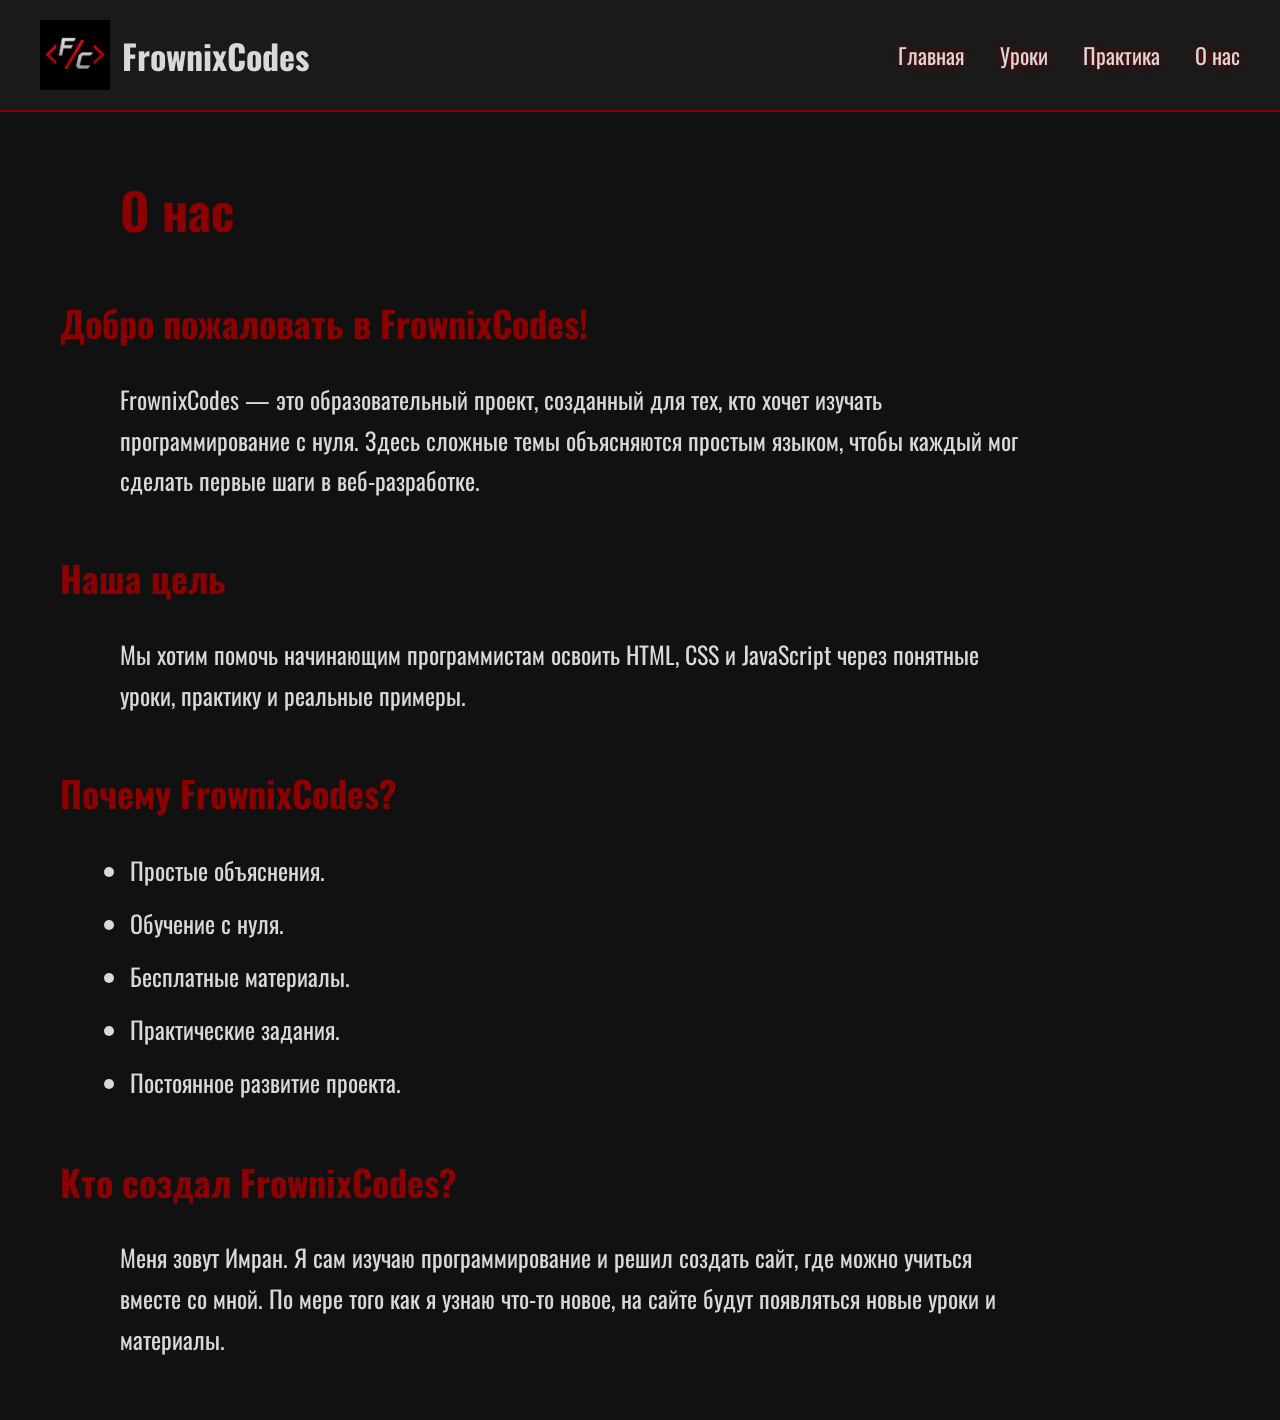
==== about.html @ 9ecfe293 "Save" ====
<!DOCTYPE html>
<html lang="ru">
<head>
    <meta charset="UTF-8">
    <meta name="viewport" content="width=device-width, initial-scale=1.0">

    <link rel="preconnect" href="https://fonts.googleapis.com">
    <link rel="preconnect" href="https://fonts.gstatic.com" crossorigin>
    <link href="https://fonts.googleapis.com/css2?family=Oswald:wght@200..700&display=swap" rel="stylesheet">

    <link rel="stylesheet" href="style.css">

    <title>О нас — FrownixCodes</title>
</head>
<body>

<header>

    <div class="logo">
        <img src="logo.png" alt="FrownixCodes Logo">
        <span>FrownixCodes</span>
    </div>

    <nav>
        <a href="index.html">Главная</a>
        <a href="#">Уроки</a>
        <a href="#">Практика</a>
        <a href="about.html">О нас</a>
    </nav>

</header>

<main>

<h1>О нас</h1>

<h2>Добро пожаловать в FrownixCodes!</h2>

<p>
FrownixCodes — это образовательный проект, созданный для тех, кто хочет изучать программирование с нуля. Здесь сложные темы объясняются простым языком, чтобы каждый мог сделать первые шаги в веб-разработке.
</p>

<h2>Наша цель</h2>

<p>
Мы хотим помочь начинающим программистам освоить HTML, CSS и JavaScript через понятные уроки, практику и реальные примеры.
</p>

<h2>Почему FrownixCodes?</h2>

<ul>
    <li>Простые объяснения.</li>
    <li>Обучение с нуля.</li>
    <li>Бесплатные материалы.</li>
    <li>Практические задания.</li>
    <li>Постоянное развитие проекта.</li>
</ul>

<h2>Кто создал FrownixCodes?</h2>

<p>
Меня зовут Имран. Я сам изучаю программирование и решил создать сайт, где можно учиться вместе со мной. По мере того как я узнаю что-то новое, на сайте будут появляться новые уроки и материалы.
</p>

</main>

</body>
</html>
---- style.css ----
body {
    scroll-behavior: smooth;
    margin: 0;
    background-color: #111111;
    color: #d9d9d9;
    font-family: "Oswald", sans-serif;
}

header {
    background-color: #1a1a1a;
    border-bottom: 2px solid #8b0000;

    display: flex;
    justify-content: space-between;
    align-items: center;

    padding: 20px 40px;
}

.logo {
    font-size: 34px;
    color: #d9d9d9;
    font-weight: bold;

    display: flex;
    align-items: center;
    gap: 12px;
}
    
nav {
    display: flex;
    color: #d9d9d9;
    gap: 35px;
}

nav a {
    color: #d9d9d9;
    text-shadow: 0 0 8px #8b0000;
    text-decoration: none;
    font-size: 22px;
    transition: 0.3s;
}

nav a:hover {
    color: #8b0000;
}

header h2 {
    color: #d9d9d9;
    margin: 0;
    font-size: 32px;
}

h1 {
    color: #8b0000;
    font-size: 50px;
    margin: 60px 0 20px 60px;
}

p {
    max-width: 900px;
    margin: 20px 0 20px 60px;
    text-align: left;
    font-size: 24px;
    line-height: 1.7;
}

.start-button {
    display: inline-block;
    margin: 40px 0 0 60px;
    padding: 15px 30px;

    background-color: #8b0000;
    color: white;

    text-decoration: none;
    font-size: 24px;
    font-weight: bold;

    border-radius: 12px;
    box-shadow: 0 0 15px rgba(139, 0, 0, 0.4);
    transition: 0.3s;
}

.start-button:hover {
    background-color: #b00000;
    transform: scale(1.05);
}

.logo img {
    width: 70px;
    height: 70px;
}

.logo span {
    color: #d9d9d9;
    font-size: 34px;
    font-weight: bold;
}

main {
    max-width: 1000px;
    margin: 60px;
}

h2 {
    color: #8b0000;
    font-size: 36px;
    margin-top: 50px;
}

ul {
    color: #d9d9d9;
    font-size: 24px;
    line-height: 1.8;
    margin-left: 30px;
}

li {
    margin-bottom: 10px;
}
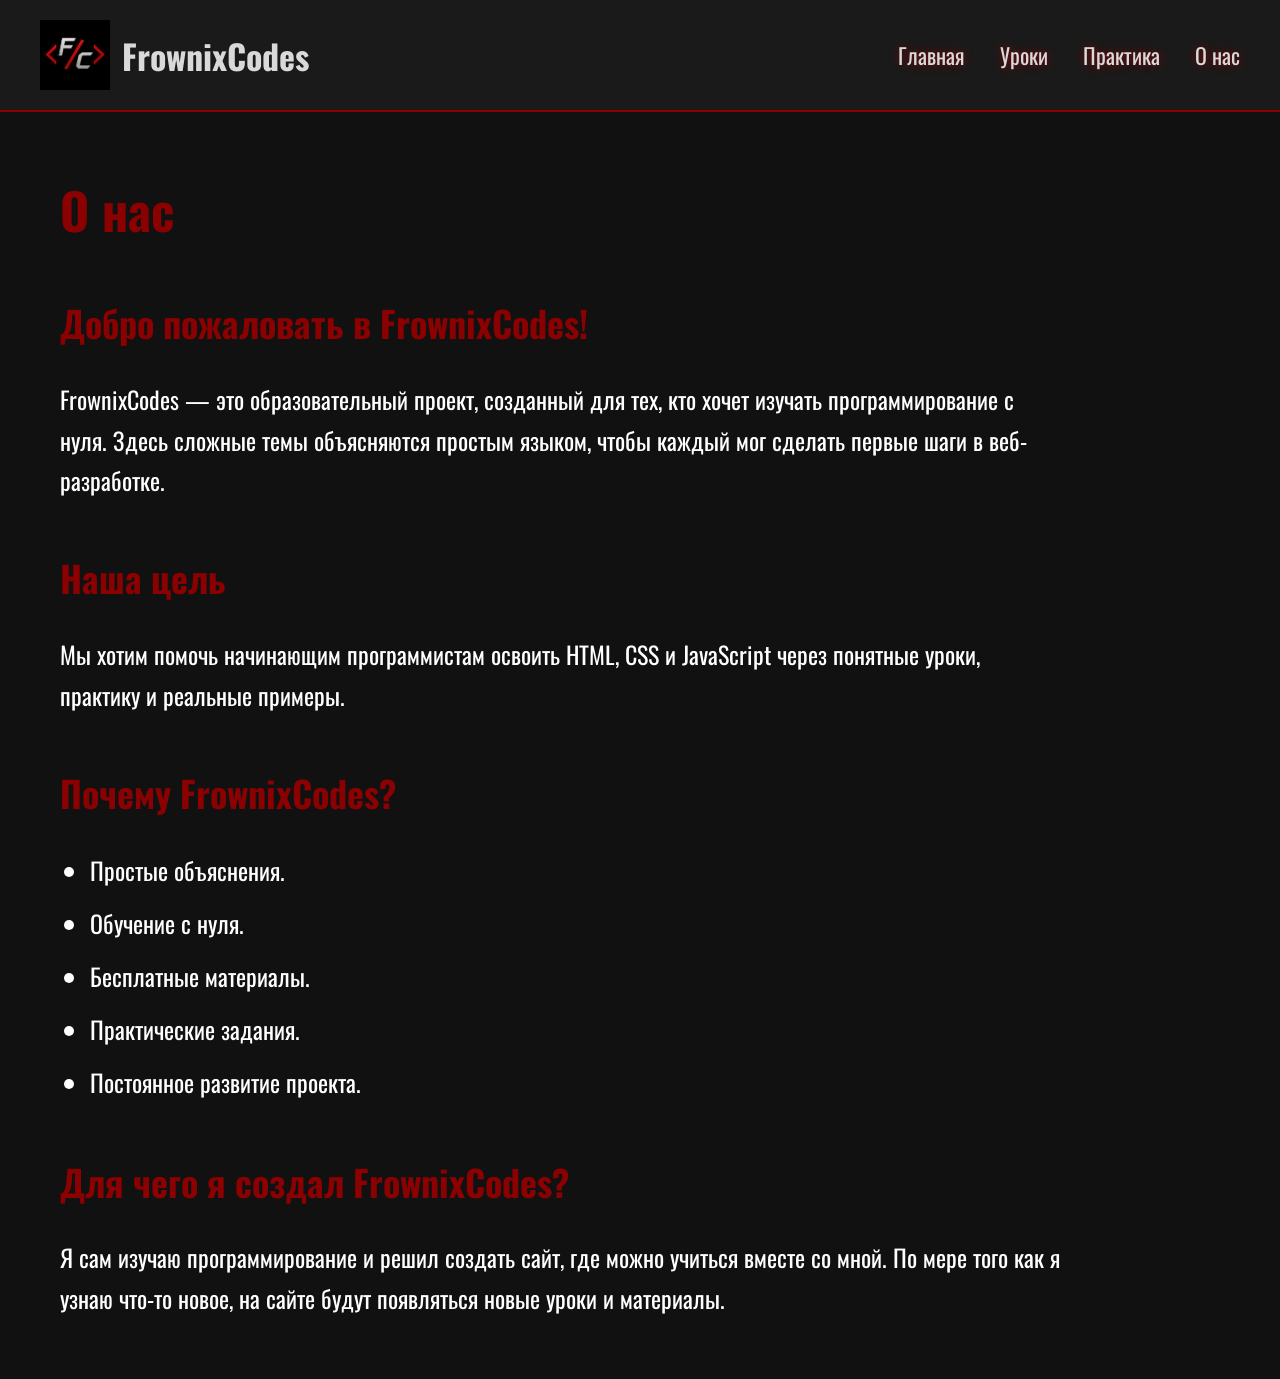
==== commit 226f48c3: "Save" ====
--- a/about.html
+++ b/about.html
@@ -56,10 +56,10 @@
     <li>Постоянное развитие проекта.</li>
 </ul>
 
-<h2>Кто создал FrownixCodes?</h2>
+<h2>Для чего я создал FrownixCodes?</h2>
 
 <p>
-Меня зовут Имран. Я сам изучаю программирование и решил создать сайт, где можно учиться вместе со мной. По мере того как я узнаю что-то новое, на сайте будут появляться новые уроки и материалы.
+Я сам изучаю программирование и решил создать сайт, где можно учиться вместе со мной. По мере того как я узнаю что-то новое, на сайте будут появляться новые уроки и материалы.
 </p>
 
 </main>
--- a/style.css
+++ b/style.css
@@ -5,6 +5,8 @@
     color: #d9d9d9;
     font-family: "Oswald", sans-serif;
 }
+
+/* ===== Шапка ===== */
 
 header {
     background-color: #1a1a1a;
@@ -18,25 +20,33 @@
 }
 
 .logo {
-    font-size: 34px;
-    color: #d9d9d9;
-    font-weight: bold;
-
     display: flex;
     align-items: center;
     gap: 12px;
 }
-    
+
+.logo img {
+    width: 70px;
+    height: 70px;
+}
+
+.logo span {
+    color: #d9d9d9;
+    font-size: 34px;
+    font-weight: bold;
+}
+
+/* ===== Меню ===== */
+
 nav {
     display: flex;
-    color: #d9d9d9;
     gap: 35px;
 }
 
 nav a {
     color: #d9d9d9;
+    text-decoration: none;
     text-shadow: 0 0 8px #8b0000;
-    text-decoration: none;
     font-size: 22px;
     transition: 0.3s;
 }
@@ -45,29 +55,57 @@
     color: #8b0000;
 }
 
-header h2 {
-    color: #d9d9d9;
-    margin: 0;
-    font-size: 32px;
+/* ===== Основной блок ===== */
+
+main {
+    max-width: 1000px;
+    margin: 60px;
 }
+
+/* ===== Заголовки ===== */
 
 h1 {
     color: #8b0000;
     font-size: 50px;
-    margin: 60px 0 20px 60px;
+    margin: 0 0 30px 0;
+    text-align: left;
 }
 
+h2 {
+    color: #8b0000;
+    font-size: 36px;
+    margin-top: 50px;
+}
+
+/* ===== Текст ===== */
+
 p {
-    max-width: 900px;
-    margin: 20px 0 20px 60px;
-    text-align: left;
+    color: #ffffff;
     font-size: 24px;
     line-height: 1.7;
+    margin: 20px 0;
+    text-align: left;
 }
+
+/* ===== Список ===== */
+
+ul {
+    color: #ffffff;
+    font-size: 24px;
+    line-height: 1.8;
+    margin: 20px 0;
+    padding-left: 30px;
+}
+
+li {
+    margin-bottom: 10px;
+}
+
+/* ===== Кнопка ===== */
 
 .start-button {
     display: inline-block;
-    margin: 40px 0 0 60px;
+    margin-top: 40px;
     padding: 15px 30px;
 
     background-color: #8b0000;
@@ -85,37 +123,4 @@
 .start-button:hover {
     background-color: #b00000;
     transform: scale(1.05);
-}
-
-.logo img {
-    width: 70px;
-    height: 70px;
-}
-
-.logo span {
-    color: #d9d9d9;
-    font-size: 34px;
-    font-weight: bold;
-}
-
-main {
-    max-width: 1000px;
-    margin: 60px;
-}
-
-h2 {
-    color: #8b0000;
-    font-size: 36px;
-    margin-top: 50px;
-}
-
-ul {
-    color: #d9d9d9;
-    font-size: 24px;
-    line-height: 1.8;
-    margin-left: 30px;
-}
-
-li {
-    margin-bottom: 10px;
 }
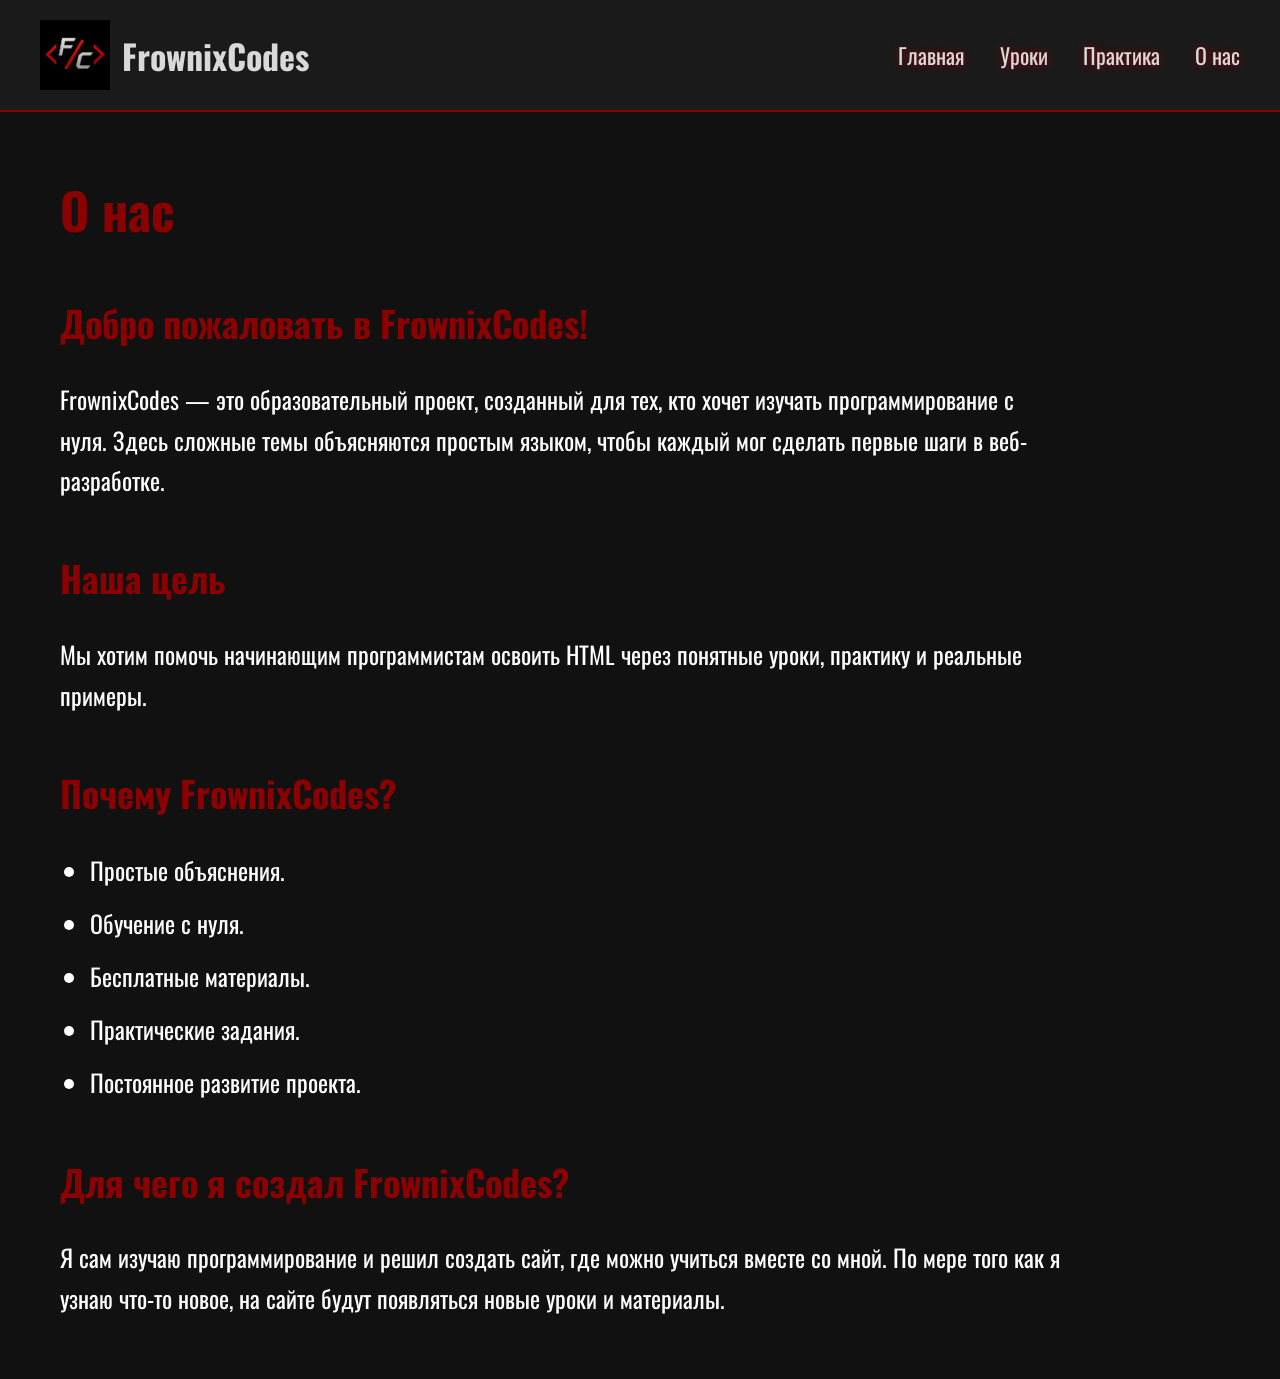
==== commit d5d21f47: "Save" ====
--- a/about.html
+++ b/about.html
@@ -43,7 +43,7 @@
 <h2>Наша цель</h2>
 
 <p>
-Мы хотим помочь начинающим программистам освоить HTML, CSS и JavaScript через понятные уроки, практику и реальные примеры.
+Мы хотим помочь начинающим программистам освоить HTML через понятные уроки, практику и реальные примеры.
 </p>
 
 <h2>Почему FrownixCodes?</h2>
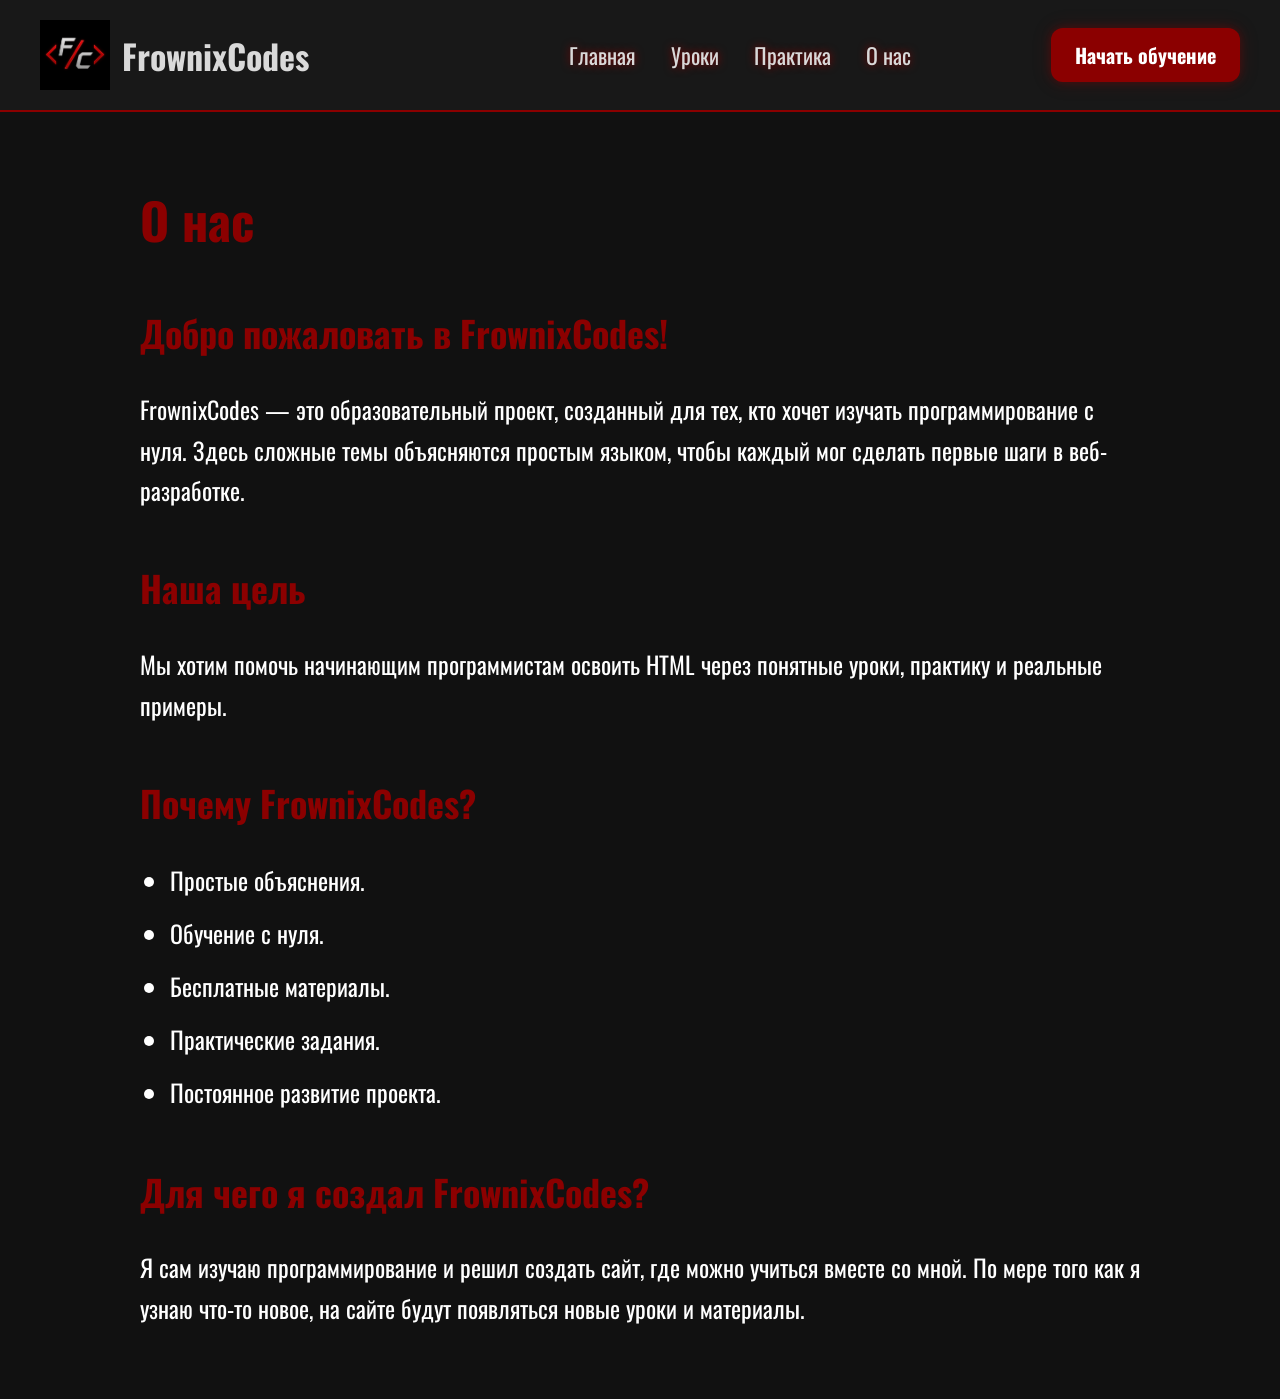
==== commit 3b68c363: "Save" ====
--- a/about.html
+++ b/about.html
@@ -1,17 +1,19 @@
 <!DOCTYPE html>
 <html lang="ru">
+
 <head>
     <meta charset="UTF-8">
-    <meta name="viewport" content="width=device-width, initial-scale=1.0">
+
+    <link rel="stylesheet" href="style.css">
+    <link rel="icon" href="favicon.png">
 
     <link rel="preconnect" href="https://fonts.googleapis.com">
     <link rel="preconnect" href="https://fonts.gstatic.com" crossorigin>
     <link href="https://fonts.googleapis.com/css2?family=Oswald:wght@200..700&display=swap" rel="stylesheet">
 
-    <link rel="stylesheet" href="style.css">
-
     <title>О нас — FrownixCodes</title>
 </head>
+
 <body>
 
 <header>
@@ -28,9 +30,13 @@
         <a href="about.html">О нас</a>
     </nav>
 
+    <a href="#" class="header-button">
+    Начать обучение
+    </a>
+
 </header>
 
-<main>
+<main class="about">
 
 <h1>О нас</h1>
 
--- a/style.css
+++ b/style.css
@@ -9,20 +9,77 @@
 /* ===== Шапка ===== */
 
 header {
-    background-color: #1a1a1a;
+    position: sticky;
+    top: 0;
+    z-index: 1000;
+
+    display: flex;
+    align-items: center;
+
+    padding: 20px 40px;
+
+    background-color: rgba(26, 26, 26, 0.95);
+    backdrop-filter: blur(10px);
+
     border-bottom: 2px solid #8b0000;
-
-    display: flex;
-    justify-content: space-between;
-    align-items: center;
-
-    padding: 20px 40px;
+}
+
+.header-button{
+    display:inline-flex;
+    align-items:center;
+    gap:10px;
+
+    padding:12px 24px;
+
+    background:#8b0000;
+    color:white;
+
+    text-decoration:none;
+    font-size:20px;
+    font-weight:bold;
+
+    border-radius:12px;
+
+    box-shadow:
+        0 0 10px rgba(139,0,0,.4),
+        0 0 20px rgba(139,0,0,.2);
+
+    transition:.3s;
+}
+
+.header-button:hover{
+    background:#b00000;
+    transform:translateY(-2px) scale(1.05);
+
+    box-shadow:
+        0 0 15px rgba(176,0,0,.6),
+        0 0 30px rgba(176,0,0,.4);
 }
 
 .logo {
     display: flex;
     align-items: center;
     gap: 12px;
+}
+
+.logo-text{
+    display:flex;
+    flex-direction:column;
+}
+
+.logo-text span{
+    color:#d9d9d9;
+    font-size:34px;
+    font-weight:bold;
+    line-height:1;
+}
+
+.logo-text small{
+    color:#ffffff61;
+    font-size:14px;
+    margin-top:6px;
+    letter-spacing:1px;
+    text-transform:uppercase;
 }
 
 .logo img {
@@ -41,6 +98,9 @@
 nav {
     display: flex;
     gap: 35px;
+
+    margin-left: auto;
+    margin-right: 140px;
 }
 
 nav a {
@@ -48,7 +108,7 @@
     text-decoration: none;
     text-shadow: 0 0 8px #8b0000;
     font-size: 22px;
-    transition: 0.3s;
+    transition: .3s;
 }
 
 nav a:hover {
@@ -57,9 +117,48 @@
 
 /* ===== Основной блок ===== */
 
-main {
-    max-width: 1000px;
-    margin: 60px;
+.hero {
+    position: relative;
+
+    max-width: 1400px;
+    margin: 70px auto;
+    padding: 0 60px;
+
+    display: flex;
+    justify-content: space-between;
+    align-items: center;
+    gap: 80px;
+}
+
+.hero-text {
+    flex: 1;
+    max-width: 620px;
+}
+
+.hero-code {
+    position: relative;
+    overflow: visible;
+
+    flex: 1;
+    min-width: 500px;
+    height: 520px;
+
+    background: #1a1a1a;
+    border: 2px solid #8b0000;
+    border-radius: 20px;
+
+    box-shadow:
+    0 0 10px #8b0000,
+    0 0 25px #8b0000,
+    0 0 50px #8b0000,
+    0 0 80px rgba(139, 0, 0, 0.7);
+
+    transition: .4s;
+
+    transform-origin: center center;
+    animation:
+    glow 3.5s ease-in-out infinite,
+    floatWindow 5s ease-in-out infinite alternate;
 }
 
 /* ===== Заголовки ===== */
@@ -108,7 +207,7 @@
     margin-top: 40px;
     padding: 15px 30px;
 
-    background-color: #8b0000;
+    background: #8b0000;
     color: white;
 
     text-decoration: none;
@@ -116,11 +215,123 @@
     font-weight: bold;
 
     border-radius: 12px;
-    box-shadow: 0 0 15px rgba(139, 0, 0, 0.4);
-    transition: 0.3s;
+    box-shadow: 0 0 15px rgba(139,0,0,.4);
+
+    transition: .3s;
 }
 
 .start-button:hover {
-    background-color: #b00000;
+    background: #b00000;
     transform: scale(1.05);
+}
+
+/* ===== Страница "О нас" ===== */
+
+.about {
+    max-width: 1000px;
+    margin: 70px auto;
+    padding: 0 20px;
+}
+
+/* ===== Окно с кодом ===== */
+
+.code-header {
+    display: flex;
+    gap: 10px;
+    padding: 18px;
+    border-bottom: 2px solid #2b2b2b;
+}
+
+.code-header span {
+    width: 14px;
+    height: 14px;
+    border-radius: 50%;
+}
+
+.red {
+    background: #ff5f56;
+}
+
+.yellow {
+    background: #ffbd2e;
+}
+
+.green {
+    background: #27c93f;
+}
+
+.code {
+    color: #d9d9d9;
+    font-size: 20px;
+    line-height: 1.8;
+    padding: 25px;
+    margin: 0;
+}
+
+
+@keyframes floatWindow {
+    from {
+        transform: rotate(-2deg);
+    }
+
+    to {
+        transform: rotate(2deg);
+    }
+}
+
+/* ===== Статистика ===== */
+
+.stats {
+    max-width: 1400px;
+    margin: 120px auto;
+    padding: 0 60px;
+
+    display: flex;
+    justify-content: space-between;
+    gap: 35px;
+}
+
+.stat-card {
+    flex: 1;
+
+    background: #1a1a1a;
+    border: 2px solid #8b0000;
+    border-radius: 20px;
+
+    padding: 35px 20px;
+
+    text-align: center;
+
+    box-shadow: 0 0 18px rgba(139,0,0,.25);
+
+    transition: .3s;
+}
+
+.stat-card:hover {
+    transform: translateY(-8px);
+
+    box-shadow:
+        0 0 20px rgba(139,0,0,.45),
+        0 0 35px rgba(139,0,0,.25);
+}
+
+.stat-card img {
+    width: 90px;
+    height: 90px;
+    object-fit: contain;
+
+    margin-bottom: 20px;
+}
+
+.stat-card h2 {
+    font-size: 54px;
+    color: #8b0000;
+    margin: 10px 0;
+}
+
+.stat-card p {
+    font-size: 22px;
+    color: #d9d9d9;
+    text-align: center;
+    margin: 0;
 }
